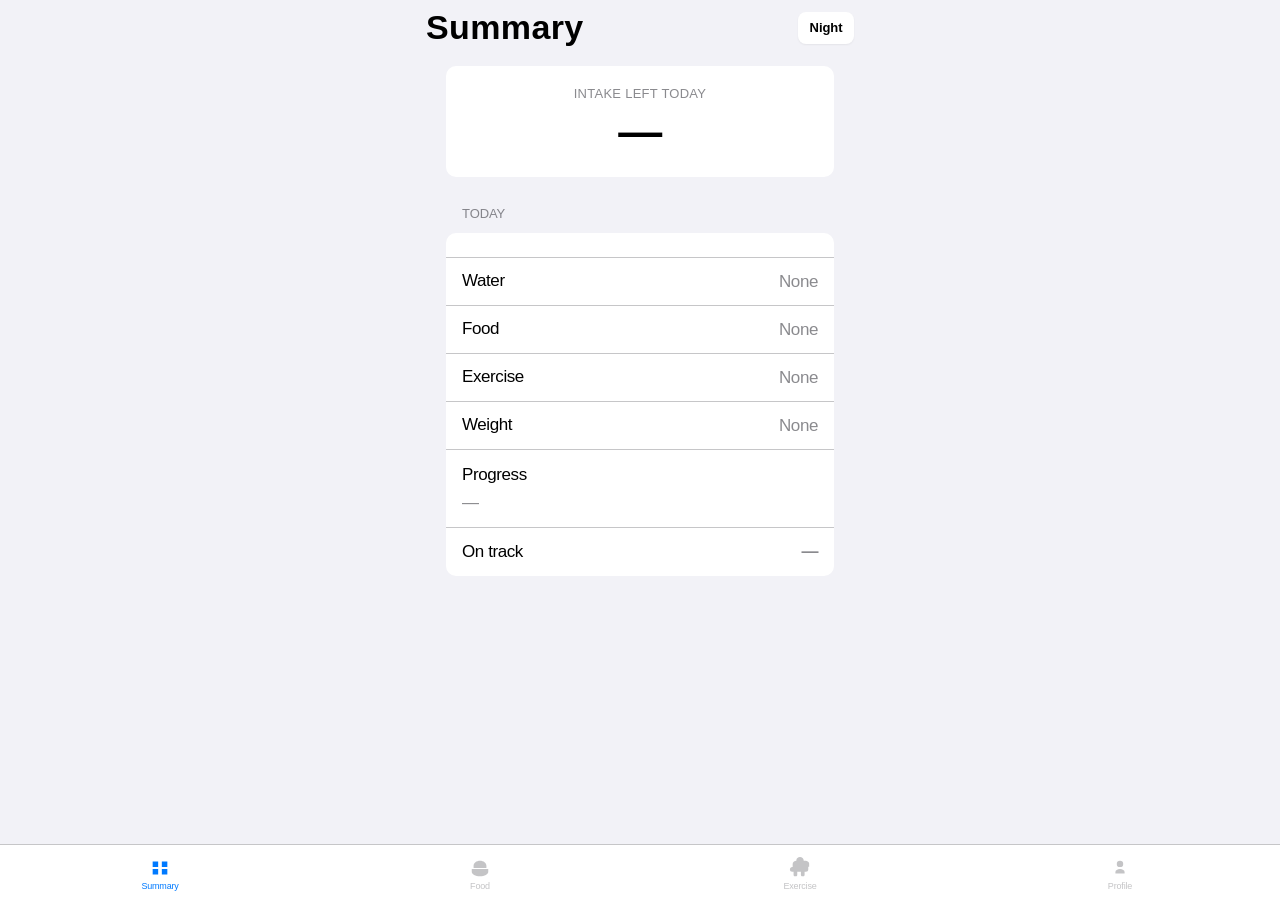
==== index.html @ 73e6ca56 "Fix frozen app after update by removing reload loop (v68). The build-bump redirect could reload the " ====
<!DOCTYPE html>
<html lang="en-US" data-theme="day">
<head>
  <meta charset="UTF-8" />
  <meta http-equiv="Cache-Control" content="no-cache, no-store, must-revalidate" />
  <meta http-equiv="Pragma" content="no-cache" />
  <meta http-equiv="Expires" content="0" />
  <script>
    window.DIET_APP_BUILD = 68;
  </script>
  <script>
    (function () {
      try {
        var raw = localStorage.getItem("dietTracker_v4");
        var saved = raw ? JSON.parse(raw) : null;
        var night = saved && saved.settings && saved.settings.theme === "night";
        var mode = night ? "night" : "day";
        document.documentElement.setAttribute("data-theme", mode);
        var tc = document.querySelector('meta[name="theme-color"]');
        var cs = document.querySelector('meta[name="color-scheme"]');
        var sb = document.querySelector('meta[name="apple-mobile-web-app-status-bar-style"]');
        if (tc) tc.setAttribute("content", night ? "#000000" : "#f2f2f7");
        if (cs) cs.setAttribute("content", night ? "dark" : "light");
        if (sb) sb.setAttribute("content", night ? "black" : "default");
        document.documentElement.style.colorScheme = night ? "dark" : "light";
      } catch (e) {}
    })();
  </script>
  <meta name="viewport" content="width=device-width, initial-scale=1, maximum-scale=1, user-scalable=no, viewport-fit=cover" />
  <meta name="color-scheme" content="light" />
  <meta name="theme-color" content="#f2f2f7" />
  <meta name="apple-mobile-web-app-capable" content="yes" />
  <meta name="apple-mobile-web-app-status-bar-style" content="default" />
  <meta name="apple-mobile-web-app-title" content="Diet" />
  <title>Diet</title>
  <link rel="manifest" href="files/manifest.webmanifest" />
  <link rel="icon" href="files/icon.svg" type="image/svg+xml" />
  <link rel="apple-touch-icon" href="apple-touch-icon.png?v=6" sizes="180x180" />
  <link rel="stylesheet" href="files/styles.css?v=68" />
</head>
<body class="app-shell">
  <header class="site-header">
    <div class="header-inner">
      <h1 id="pageTitle">Summary</h1>
      <button type="button" class="theme-toggle-btn" id="themeToggleBtn" aria-label="Switch to night mode">Night</button>
    </div>
  </header>

  <main class="app-main">
    <section class="view active" id="view-summary" data-view="summary">
      <div class="view-scroll view-scroll--static">
        <div class="view-section view-section--first">
          <div class="intake-hero group">
            <p class="intake-hero-label">Intake left today</p>
            <p class="intake-hero-value-wrap"><span class="intake-hero-value" id="calorieLeftHero">—</span><span class="intake-hero-unit hidden" id="calorieLeftUnit"> kcal</span></p>
            <p class="intake-hero-sub hidden" id="calorieLeftSub"></p>
          </div>
        </div>
        <div class="view-section">
          <p class="section-label">Today</p>
          <div class="group">
            <p class="today-date" id="todayDate"></p>
            <ul class="status-list">
              <li class="status-row"><span class="status-label">Water</span><span class="status-value" id="waterStatusText">None</span></li>
              <li class="status-row"><span class="status-label">Food</span><span class="status-value" id="foodStatusText">None</span></li>
              <li class="status-row"><span class="status-label">Exercise</span><span class="status-value" id="exerciseStatusText">None</span></li>
              <li class="status-row"><span class="status-label">Weight</span><span class="status-value" id="weightStatusText">None</span></li>
              <li class="status-row status-row--stacked"><span class="status-label">Progress</span><span class="status-value status-value--wrap" id="progressStatusText">—</span></li>
              <li class="status-row--track">
                <div class="status-track-primary">
                  <span class="status-label">On track</span>
                  <span class="status-value track-status-head" id="trackStatusHead">—</span>
                </div>
                <p class="track-status-detail hidden" id="trackStatusDetail"></p>
              </li>
            </ul>
          </div>
        </div>
      </div>
    </section>

    <section class="view" id="view-food" data-view="food">
      <div class="food-pane" id="foodScroll">
        <div class="view-section view-section--first view-section--compact">
          <p class="section-label">Water</p>
          <div class="group group-padded group--compact">
            <div class="water-head">
              <div class="water-count-wrap">
                <span class="water-count" id="waterCountLine">0 bottles</span>
                <span class="water-done-tag hidden" id="waterDoneTag">Done</span>
              </div>
              <p class="water-per-bottle" id="waterHint">1.2 L per bottle</p>
            </div>
            <div
              class="water-progress"
              id="waterProgressBar"
              role="progressbar"
              aria-valuemin="0"
              aria-valuemax="100"
              aria-valuenow="0"
              aria-label="Water toward daily goal"
            >
              <div class="water-progress-fill" id="waterProgressFill"></div>
            </div>
            <p class="water-goal-line" id="waterGoalLine">Goal: 1.5 bottles (1.8 L)</p>
            <div class="water-actions">
              <button type="button" class="btn btn-tinted" id="waterMinus" aria-label="Remove bottle">−</button>
              <button type="button" class="btn btn-filled" id="waterPlus">+ Bottle</button>
            </div>
          </div>
        </div>
        <div class="view-section view-section--compact">
          <p class="section-label">Meals</p>
          <div class="group">
            <div class="meal-tabs" id="mealTypeSegment">
              <button type="button" class="meal-tab" data-meal="breakfast">Breakfast</button>
              <button type="button" class="meal-tab is-selected" data-meal="lunch">Lunch</button>
              <button type="button" class="meal-tab" data-meal="dinner">Dinner</button>
              <button type="button" class="meal-tab" data-meal="snacks">Snacks</button>
              <button type="button" class="meal-tab" data-meal="drinks">Drinks</button>
            </div>
            <div id="foodRecordPanel">
              <div class="meal-log-mode hidden" id="mealLogModeRow">
                <button type="button" class="meal-log-mode-btn is-selected" data-mode="fixed">Fixed</button>
                <button type="button" class="meal-log-mode-btn" data-mode="build">Build</button>
              </div>
              <div id="foodFixedPanel">
                <form id="foodQuickAddForm" class="plate-add-form">
                  <input type="text" id="foodQuickAddName" placeholder="Item" autocomplete="off" />
                  <input type="number" id="foodQuickAddKcal" class="plate-add-kcal" placeholder="kcal" min="0" max="9999" inputmode="numeric" />
                  <button type="submit" class="btn btn-tinted">Save</button>
                </form>
                <div class="meal-food-library is-empty">
                  <div id="foodFixedLibraryList" class="meal-food-library-scroll"></div>
                </div>
                <p id="fixedTotalCal" class="meal-total hidden"></p>
                <button type="button" class="btn btn-filled hidden" id="fixedSaveBtn">Add to intake</button>
              </div>
              <div id="foodBuildPanel" class="hidden">
                <form id="plateAddCustomForm" class="plate-add-form">
                  <input type="text" id="plateCustomName" placeholder="Item" autocomplete="off" />
                  <button type="submit" class="btn btn-tinted">Save</button>
                </form>
                <div class="meal-food-library is-empty">
                  <div id="plateFoodLibraryList" class="meal-food-library-scroll"></div>
                </div>
                <p class="field-caption inset-top hidden" id="plateMealSectionLabel">This meal</p>
                <div id="plateDraftList" class="plate-draft-list"></div>
                <p id="plateTotalRange" class="meal-total hidden"></p>
                <button type="button" class="btn btn-filled hidden" id="plateSaveBtn">Add to intake</button>
              </div>
            </div>
          </div>
        </div>
        <details class="disclosure food-disclosure" id="foodTodayDetails">
          <summary>History</summary>
          <div id="todayFoodList" class="log-list food-disclosure-body"></div>
        </details>
      </div>
    </section>

    <section class="view" id="view-exercise" data-view="exercise">
      <div class="view-scroll">
        <div class="view-section view-section--first">
          <p class="section-label">Record</p>
          <div class="group">
            <div class="card-header-row card-header-row--inset">
              <span class="card-header-title">Type</span>
              <button type="button" class="btn-icon-add" id="addExerciseTypeBtn" aria-label="Add exercise">+</button>
            </div>
            <div class="exercise-type-list" id="exerciseTypePick"></div>
            <form id="exerciseForm">
              <div class="field-row"><label for="exerciseMinutes">Duration (min)</label><input type="number" id="exerciseMinutes" min="1" max="240" value="20" inputmode="numeric" /></div>
              <div class="field-row"><label for="exerciseCaloriesManual">Calories (opt)</label><input type="number" id="exerciseCaloriesManual" inputmode="numeric" min="0" placeholder="Auto" /></div>
              <div class="field-row field-row-action">
                <button type="submit" class="btn btn-filled btn-block">Save exercise</button>
              </div>
            </form>
          </div>
        </div>
        <div class="view-section">
          <p class="section-label">Today</p>
          <div class="group"><div id="exerciseTodayList" class="log-list"></div></div>
        </div>
      </div>
    </section>

    <section class="view" id="view-profile" data-view="profile">
      <div class="view-scroll">
        <div id="profileSetupBlock">
          <div class="view-section view-section--first">
            <p class="section-label">Baseline</p>
            <p class="field-caption block-caption">Set once: height, starting weight, goal.</p>
            <form id="profileSetupForm" class="group">
              <div class="field-row"><label for="setupAge">Age</label><input type="number" id="setupAge" inputmode="numeric" min="10" max="120" /></div>
              <div class="field-row">
                <span class="field-row-label">Sex</span>
                <select id="setupSex" class="field-select"><option value="male">Male</option><option value="female">Female</option></select>
              </div>
              <div class="field-row"><label for="setupHeight">Height (cm)</label><input type="number" id="setupHeight" inputmode="decimal" step="0.1" /></div>
              <div class="field-row"><label for="setupWeight">Starting weight (kg)</label><input type="number" id="setupWeight" inputmode="decimal" step="0.1" /></div>
              <div class="field-row"><label for="setupIdeal">Ideal weight (kg)</label><input type="number" id="setupIdeal" inputmode="decimal" step="0.1" /></div>
              <div class="field-row field-row-action"><button type="submit" class="btn btn-filled btn-block">Set baseline</button></div>
            </form>
          </div>
        </div>

        <div id="profileMainBlock" class="hidden">
          <div class="view-section view-section--first view-section--tight">
            <div class="baseline-header">
              <span class="baseline-header-label">Baseline</span>
              <button type="button" class="btn-link" id="editBaselineBtn" aria-expanded="false">Edit</button>
            </div>
            <div class="group group-padded baseline-card" id="baselineSummary"></div>
            <form id="profileEditForm" class="group hidden">
              <div class="field-row"><label for="editAge">Age</label><input type="number" id="editAge" inputmode="numeric" min="10" max="120" /></div>
              <div class="field-row"><span class="field-row-label">Sex</span><select id="editSex" class="field-select field-select--full"><option value="male">Male</option><option value="female">Female</option></select></div>
              <div class="field-row"><label for="editHeight">Height (cm)</label><input type="number" id="editHeight" inputmode="decimal" step="0.1" /></div>
              <div class="field-row"><label for="editIdeal">Ideal weight (kg)</label><input type="number" id="editIdeal" inputmode="decimal" step="0.1" /></div>
              <div class="field-row field-row-action"><button type="submit" class="btn btn-tinted btn-block">Save baseline</button></div>
            </form>
          </div>

          <div class="view-section view-section--tight">
            <p class="section-label">Update</p>
            <form id="weightForm" class="group">
              <div class="field-row"><label for="todayWeight">Weight today (kg)</label><input type="number" id="todayWeight" inputmode="decimal" step="0.01" min="30" max="300" /></div>
              <div class="field-row field-row-action"><button type="submit" class="btn btn-filled btn-block">Save weight</button></div>
            </form>
          </div>

          <div class="view-section" id="profileWeightBlock">
            <p class="section-label">Tracker</p>
            <div class="group group-padded">
              <div class="month-nav">
                <button type="button" class="btn btn-tinted btn-compact" id="monthOlder" aria-label="Older month">‹</button>
                <p class="month-nav-title" id="monthNavTitle">—</p>
                <button type="button" class="btn btn-tinted btn-compact" id="monthNewer" aria-label="Newer month">›</button>
              </div>
              <div class="month-weekdays" aria-hidden="true">
                <span>S</span><span>M</span><span>T</span><span>W</span><span>T</span><span>F</span><span>S</span>
              </div>
              <div class="month-grid month-grid--data" id="monthGrid" aria-label="Month"></div>
            </div>
          </div>

        </div>

        <div class="view-section view-section--tight">
          <p class="section-label">App</p>
          <div class="group">
            <button type="button" class="row-link" id="forceAppUpdateBtn">
              <span class="row-link-label">Load latest version</span>
              <span class="row-link-meta" id="appVersionLabel">v68</span>
            </button>
          </div>
        </div>

        <div class="view-section view-section--tight">
          <p class="section-label">Backup</p>
          <div class="group">
            <button type="button" class="row-link" id="exportDataBtn"><span class="row-link-label">Export backup…</span></button>
            <button type="button" class="row-link" id="importDataBtn"><span class="row-link-label">Import backup…</span></button>
          </div>
          <input type="file" id="importDataFile" accept="application/json,.json" hidden />
        </div>

        <div class="view-section view-section--last">
          <div class="group">
            <button type="button" class="row-link row-link-destructive" id="resetData"><span class="row-link-label">Reset all data…</span></button>
          </div>
        </div>
      </div>
    </section>
  </main>

  <nav class="tab-bar" aria-label="Main">
    <button type="button" class="tab active" data-tab="summary" aria-current="page">
      <svg viewBox="0 0 24 24" fill="currentColor" aria-hidden="true"><path d="M4 5h6v6H4V5zm10 0h6v6h-6V5zM4 13h6v6H4v-6zm10 0h6v6h-6v-6z"/></svg>
      <span class="tab-label">Summary</span>
    </button>
    <button type="button" class="tab" data-tab="food">
      <svg viewBox="0 0 24 24" fill="currentColor" aria-hidden="true"><path d="M12 4c-3.9 0-7 2.5-7 5.5V12h14V9.5C19 6.5 15.9 4 12 4zm-9 9v3c0 2.8 4 5 9 5s9-2.2 9-5v-3H3zm2 3v1c0 1.5 3.1 3 7 3s7-1.5 7-3v-1H5z"/></svg>
      <span class="tab-label">Food</span>
    </button>
    <button type="button" class="tab" data-tab="exercise">
      <svg viewBox="0 0 24 24" fill="currentColor" aria-hidden="true"><path d="M8 4c-2.2 0-4 1.6-4 3.6V11H3.5C2.1 11 1 12.1 1 13.5S2.1 16 3.5 16H5v3.5c0 .8.7 1.5 1.5 1.5h1c.8 0 1.5-.7 1.5-1.5V16h4v3.5c0 .8.7 1.5 1.5 1.5h1c.8 0 1.5-.7 1.5-1.5V16h1.5c1.4 0 2.5-1.1 2.5-2.5v-2.9H22v-3.4C22 5.6 20.2 4 18 4h-2V3.6C16 1.6 14.2 0 12 0S8 1.6 8 3.6V4z"/></svg>
      <span class="tab-label">Exercise</span>
    </button>
    <button type="button" class="tab" data-tab="profile">
      <svg viewBox="0 0 24 24" fill="currentColor" aria-hidden="true"><path d="M12 11a3.5 3.5 0 1 0-3.5-3.5A3.5 3.5 0 0 0 12 11zm0 2c-2.8 0-5 1.5-5 3.3V18h10v-1.7c0-1.8-2.2-3.3-5-3.3z"/></svg>
      <span class="tab-label">Profile</span>
    </button>
  </nav>

  <div id="exerciseTypeModal" class="sheet-modal hidden" role="dialog" aria-labelledby="exerciseModalTitle" aria-modal="true">
    <button type="button" class="sheet-backdrop" id="exerciseModalBackdrop" aria-label="Close"></button>
    <div class="sheet-panel">
      <p class="sheet-title" id="exerciseModalTitle">Add exercise</p>
      <form id="addExerciseTypeForm" class="form-stack">
        <label>
          <span class="field-caption">Name</span>
          <input type="text" id="newExerciseTypeName" placeholder="e.g. Running" autocomplete="off" />
        </label>
        <p class="field-caption" id="newExerciseTypeHint">Burn rate estimated from name.</p>
        <button type="submit" class="btn btn-filled">Add</button>
        <button type="button" class="btn btn-tinted" id="exerciseModalCancel">Cancel</button>
      </form>
    </div>
  </div>

  <script>
    (function () {
      var key = "dietAppBuild";
      var build = window.DIET_APP_BUILD || 0;
      if (build) {
        try {
          localStorage.setItem(key, String(build));
        } catch (e) {}
      }
      if ("serviceWorker" in navigator) {
        navigator.serviceWorker.register("sw.js").then(function (reg) {
          reg.update();
        }).catch(function () {});
      }
    })();
  </script>
  <script src="files/body-math.js?v=68"></script>
  <script src="files/plate-meal.js?v=68"></script>
  <script src="files/drink-meal.js?v=68"></script>
  <script src="files/sg-nutrition-db.js?v=68"></script>
  <script src="files/app.js?v=68"></script>
</body>
</html>
---- files/styles.css ----
/* System UI — iOS Settings style (day / night) */

:root {
  color-scheme: light;
  --font: -apple-system, BlinkMacSystemFont, "Helvetica Neue", Helvetica, Arial, sans-serif;
  --radius: 10px;
  --safe-top: env(safe-area-inset-top, 0px);
  --safe-bottom: env(safe-area-inset-bottom, 0px);
  --tab-h: 56px;
  --bg-grouped: #f2f2f7;
  --bg-primary: #ffffff;
  --label: #000000;
  --label-secondary: rgba(60, 60, 67, 0.6);
  --label-tertiary: rgba(60, 60, 67, 0.3);
  --separator: rgba(60, 60, 67, 0.29);
  --separator-opaque: #c6c6c8;
  --fill: rgba(120, 120, 128, 0.2);
  --tint: #007aff;
  --destructive: #ff3b30;
  --header-bg: #f2f2f7;
  --tab-bar-bg: #ffffff;
  --row-active: #d1d1d6;
  --segment-track: rgba(120, 120, 128, 0.16);
  --segment-thumb: #ffffff;
  --segment-shadow: 0 1px 3px rgba(0, 0, 0, 0.12), 0 1px 2px rgba(0, 0, 0, 0.06);
  --tracker-empty: #ececf1;
  --tracker-data: #d4e3ff;
  --tracker-over: #ffd6d3;
  --tracker-today: #b8d4ff;
  --overlay: rgba(0, 0, 0, 0.35);
  --sheet-shadow: 0 8px 32px rgba(0, 0, 0, 0.18);
  --tint-soft: rgba(0, 122, 255, 0.08);
  --bg-inset: #f2f2f7;
}

html[data-theme="night"] {
  color-scheme: dark;
  --bg-grouped: #000000;
  --bg-primary: #1c1c1e;
  --label: #ffffff;
  --label-secondary: rgba(235, 235, 245, 0.6);
  --label-tertiary: rgba(235, 235, 245, 0.3);
  --separator: rgba(84, 84, 88, 0.65);
  --separator-opaque: #38383a;
  --fill: rgba(120, 120, 128, 0.32);
  --tint: #0a84ff;
  --destructive: #ff453a;
  --header-bg: #000000;
  --tab-bar-bg: #1c1c1e;
  --row-active: #2c2c2e;
  --segment-track: rgba(118, 118, 128, 0.24);
  --segment-thumb: #636366;
  --segment-shadow: 0 1px 3px rgba(0, 0, 0, 0.35);
  --tracker-empty: #2c2c2e;
  --tracker-data: #1e3a5f;
  --tracker-over: #4a2020;
  --tracker-today: #0d3058;
  --overlay: rgba(0, 0, 0, 0.55);
  --sheet-shadow: 0 8px 32px rgba(0, 0, 0, 0.5);
  --tint-soft: rgba(10, 132, 255, 0.22);
  --bg-inset: #2c2c2e;
}

* {
  box-sizing: border-box;
  -webkit-tap-highlight-color: transparent;
}

html {
  -webkit-text-size-adjust: 100%;
  text-size-adjust: 100%;
}

html,
body {
  height: 100%;
  margin: 0;
  overscroll-behavior: none;
  touch-action: manipulation;
}

body.app-shell {
  display: flex;
  flex-direction: column;
  height: 100dvh;
  max-height: 100dvh;
  overflow: hidden;
  position: fixed;
  inset: 0;
  width: 100%;
  font-family: var(--font);
  font-size: 17px;
  font-weight: 400;
  line-height: 1.29412;
  letter-spacing: -0.41px;
  color: var(--label);
  background: var(--bg-grouped);
  -webkit-font-smoothing: antialiased;
}

.site-header {
  flex-shrink: 0;
  position: sticky;
  top: 0;
  z-index: 20;
  padding: calc(0.45rem + var(--safe-top)) 20px 0.35rem;
  background: var(--header-bg);
  backdrop-filter: none;
  -webkit-backdrop-filter: none;
}

.app-shell::before {
  content: "";
  position: fixed;
  top: 0;
  left: 0;
  right: 0;
  height: var(--safe-top);
  background: var(--header-bg);
  z-index: 21;
  pointer-events: none;
}

.header-inner {
  display: flex;
  align-items: center;
  justify-content: space-between;
  gap: 10px;
  max-width: 428px;
  margin: 0 auto;
}

.site-header h1 {
  margin: 0;
  flex: 1;
  min-width: 0;
  font-size: 34px;
  font-weight: 700;
  letter-spacing: 0.37px;
  line-height: 41px;
}

.theme-toggle-btn {
  flex-shrink: 0;
  appearance: none;
  border: none;
  border-radius: 8px;
  box-sizing: border-box;
  width: 56px;
  min-height: 32px;
  padding: 6px 0;
  font-family: inherit;
  font-size: 13px;
  font-weight: 600;
  letter-spacing: -0.08px;
  line-height: 18px;
  text-align: center;
  color: var(--label);
  background: var(--bg-primary);
  box-shadow: 0 1px 2px rgba(0, 0, 0, 0.06);
  touch-action: manipulation;
}

.theme-toggle-btn:active {
  opacity: 0.65;
}

html[data-theme="night"] .theme-toggle-btn {
  background: var(--bg-primary);
  box-shadow: none;
}

.app-main {
  flex: 1;
  max-width: 428px;
  width: 100%;
  margin: 0 auto;
  min-height: 0;
  overflow: hidden;
  overflow-x: hidden;
  position: relative;
  touch-action: pan-y;
}

.view {
  display: none;
  position: absolute;
  inset: 0;
  width: 100%;
  height: 100%;
  overflow: hidden;
}

.view.active {
  display: block;
}

.view-scroll {
  height: 100%;
  overflow-x: hidden;
  overflow-y: auto;
  overscroll-behavior: contain;
  -webkit-overflow-scrolling: touch;
  touch-action: pan-y;
  scrollbar-width: none;
  -ms-overflow-style: none;
  padding: 12px 20px 20px;
}

.view-scroll::-webkit-scrollbar {
  display: none;
  width: 0;
  height: 0;
}

.view-scroll--locked,
.view-scroll--static {
  overflow: hidden;
  touch-action: none;
  overscroll-behavior: none;
}

#view-summary.view.active {
  overflow: hidden;
}

#view-summary .view-scroll {
  padding-bottom: 12px;
}

.view-section {
  margin-bottom: 28px;
}

.view-section--first {
  margin-top: 0;
}

.view-section--last {
  margin-bottom: 8px;
}

.view-section--appearance {
  padding-bottom: 4px;
}

.theme-segment {
  display: flex;
  padding: 2px;
  background: var(--segment-track);
  border-radius: 9px;
  gap: 0;
}

.theme-segment-btn {
  flex: 1;
  appearance: none;
  border: none;
  margin: 0;
  padding: 7px 10px;
  border-radius: 7px;
  background: transparent;
  font-family: inherit;
  font-size: 13px;
  font-weight: 600;
  letter-spacing: -0.08px;
  line-height: 18px;
  color: var(--label);
  touch-action: manipulation;
}

.theme-segment-btn.is-selected {
  background: var(--segment-thumb);
  box-shadow: var(--segment-shadow);
}

.theme-segment-btn:active:not(.is-selected) {
  opacity: 0.65;
}

.view-section--tight {
  margin-bottom: 20px;
}

.section-header-row {
  display: flex;
  align-items: center;
  justify-content: space-between;
  gap: 12px;
  margin: 0 0 10px;
  padding: 0 16px;
  min-height: 22px;
}

.card-header-row {
  display: flex;
  align-items: center;
  justify-content: space-between;
  gap: 12px;
  padding: 12px 16px 8px;
  border-bottom: 0.55px solid var(--separator);
}

.card-header-row--inset {
  border-bottom: none;
  padding-bottom: 4px;
}

.card-header-title {
  font-size: 17px;
  font-weight: 600;
  color: var(--label);
}

.section-label--flush {
  margin: 0;
  line-height: 22px;
}

.section-header-row .btn-link {
  display: flex;
  align-items: center;
  height: 22px;
  line-height: 22px;
}

.btn-link {
  appearance: none;
  border: none;
  background: none;
  font: inherit;
  font-size: 17px;
  color: var(--tint);
  padding: 0 8px;
}

.section-label {
  margin: 0 0 10px 16px;
  font-size: 13px;
  font-weight: 400;
  line-height: 18px;
  letter-spacing: -0.08px;
  color: var(--label-secondary);
  text-transform: uppercase;
}

.section-label--nested {
  margin-top: 20px;
}

.intake-hero {
  padding: 20px 16px 22px;
  text-align: center;
}

.intake-hero-label {
  margin: 0 0 6px;
  font-size: 13px;
  font-weight: 500;
  letter-spacing: 0.02em;
  text-transform: uppercase;
  color: var(--label-secondary);
}

.intake-hero-value-wrap {
  margin: 0;
  line-height: 1.05;
}

.intake-hero-value {
  font-size: 44px;
  font-weight: 700;
  letter-spacing: -0.5px;
  color: var(--label);
}

.intake-hero-value.is-set {
  color: var(--tint);
}

.intake-hero-value.is-over {
  color: #ff3b30;
}

html[data-theme="night"] .intake-hero-value.is-over {
  color: #ff453a;
}

.intake-hero-unit {
  font-size: 22px;
  font-weight: 600;
  color: var(--label-secondary);
}

.intake-hero-value.is-set + .intake-hero-unit {
  color: var(--tint);
}

.intake-hero-value.is-over + .intake-hero-unit {
  color: #ff3b30;
}

html[data-theme="night"] .intake-hero-value.is-over + .intake-hero-unit {
  color: #ff453a;
}

.intake-hero-sub {
  margin: 10px 0 0;
  font-size: 15px;
  line-height: 20px;
  color: var(--label-secondary);
}

.group {
  background: var(--bg-primary);
  border-radius: var(--radius);
  overflow: hidden;
}

.group-padded {
  padding: 12px 16px 16px;
}

.group-footer {
  padding: 12px 16px;
}

.inset-top {
  margin-top: 6px;
}

.today-date {
  margin: 0;
  padding: 14px 16px 10px;
  font-size: 15px;
  line-height: 20px;
  color: var(--label-secondary);
}

.status-list {
  margin: 0;
  padding: 0;
  list-style: none;
}

.status-row {
  display: flex;
  justify-content: space-between;
  align-items: center;
  min-height: 48px;
  padding: 0 16px;
  border-top: 0.55px solid var(--separator);
}

.status-row--stacked {
  flex-direction: column;
  align-items: flex-start;
  gap: 6px;
  min-height: auto;
  padding-top: 14px;
  padding-bottom: 14px;
}

.status-row--track {
  margin: 0;
  padding: 0;
  list-style: none;
  border-top: 0.55px solid var(--separator);
}

.status-track-primary {
  display: flex;
  justify-content: space-between;
  align-items: center;
  min-height: 48px;
  padding: 0 16px;
}

.status-row--track .track-status-head {
  max-width: 42%;
  font-weight: 600;
  text-align: right;
}

.track-status-detail {
  margin: 0;
  padding: 4px 16px 16px;
  font-size: 15px;
  line-height: 24px;
  color: var(--label-secondary);
}

.track-status-head.on-track-yes {
  color: var(--label);
}

.track-status-head.on-track-no {
  color: var(--destructive);
}

.status-label {
  font-size: 17px;
  flex-shrink: 0;
}

.status-value {
  font-size: 17px;
  color: var(--label-secondary);
  text-align: right;
  max-width: 62%;
  line-height: 1.25;
}

.status-value--wrap {
  max-width: 100%;
  width: 100%;
  text-align: left;
  white-space: normal;
  word-break: break-word;
}

.status-value.is-set {
  color: var(--label);
}

.status-value.is-caution {
  color: #ff9500;
  font-weight: 600;
}

.baseline-card {
  display: grid;
  grid-template-columns: 1fr auto;
  gap: 10px 20px;
  align-items: start;
}

.baseline-card .baseline-main {
  grid-column: 1;
}

.baseline-card .baseline-metrics {
  grid-column: 2;
  text-align: right;
  font-size: 15px;
  line-height: 1.4;
  color: var(--label-secondary);
}

.baseline-line {
  margin: 0 0 6px;
  font-size: 17px;
  color: var(--label);
}

.baseline-line:last-child {
  margin-bottom: 0;
}

.baseline-metrics .baseline-line {
  margin-bottom: 10px;
  font-size: 15px;
}

.baseline-metrics strong {
  color: var(--label);
  font-weight: 600;
}

#view-food.view.active {
  display: flex;
  flex-direction: column;
}

.food-pane {
  flex: 1;
  min-height: 0;
  padding: 12px 20px 16px;
  overflow-y: auto;
  overscroll-behavior: contain;
  -webkit-overflow-scrolling: touch;
  touch-action: pan-y;
}

.food-pane.view-scroll--locked {
  overflow: hidden !important;
  overscroll-behavior: none;
  touch-action: none;
}

.list-buttons--scroll {
  max-height: 132px;
  overflow-y: auto;
  -webkit-overflow-scrolling: touch;
}

.baseline-header {
  display: flex;
  align-items: center;
  justify-content: space-between;
  margin: 0 0 10px;
  padding: 0 16px;
  height: 18px;
}

.baseline-header-label {
  font-size: 13px;
  line-height: 18px;
  font-weight: 400;
  letter-spacing: -0.08px;
  text-transform: uppercase;
  color: var(--label-secondary);
}

.baseline-header .btn-link {
  font-size: 17px;
  line-height: 18px;
  padding: 0;
  margin: 0;
}

.month-weekdays {
  display: grid;
  grid-template-columns: repeat(7, 1fr);
  gap: 6px;
  margin-top: 12px;
  text-align: center;
  font-size: 11px;
  font-weight: 600;
  color: var(--label-tertiary);
}

.month-grid--data .month-cell {
  aspect-ratio: 1;
  min-height: 0;
  flex-direction: column;
  align-items: center;
  justify-content: center;
  padding: 3px 2px;
  gap: 1px;
  border-radius: 8px;
  background: var(--tracker-empty);
  border: none;
}

.month-grid--data .month-cell.is-no-log {
  background: var(--tracker-empty);
}

.month-grid--data .month-cell.is-on-budget {
  background: var(--tracker-data);
}

.month-grid--data .month-cell.is-over-budget {
  background: var(--tracker-over);
}

.month-grid--data .month-cell.is-no-log .month-cell-day {
  color: var(--label-tertiary);
  font-weight: 600;
}

.month-grid--data .month-cell.is-on-budget .month-cell-day,
.month-grid--data .month-cell.is-over-budget .month-cell-day {
  color: var(--label);
}

.month-grid--data .month-cell.is-over-budget .month-cell-k {
  color: #ff3b30;
  font-weight: 600;
}

html[data-theme="night"] .month-grid--data .month-cell.is-over-budget .month-cell-k {
  color: #ff453a;
}

.month-grid--data .month-cell.is-today {
  box-shadow: inset 0 0 0 2px var(--tint);
}

.month-cell-day {
  font-size: 11px;
  font-weight: 700;
  color: var(--label);
  line-height: 1.1;
}

.month-cell-w,
.month-cell-k {
  font-size: 9px;
  line-height: 1.15;
  color: var(--label-secondary);
  text-align: center;
}

.swipe-row {
  position: relative;
  overflow: hidden;
  border-radius: 10px;
  margin-bottom: 8px;
  touch-action: pan-y;
}

.swipe-row-actions {
  position: absolute;
  right: 0;
  top: 0;
  bottom: 0;
  width: 76px;
  display: flex;
  align-items: center;
  justify-content: center;
  background: var(--destructive);
}

.swipe-delete-btn {
  appearance: none;
  border: none;
  background: transparent;
  color: #fff;
  font: inherit;
  font-size: 15px;
  font-weight: 600;
  width: 100%;
  height: 100%;
}

.swipe-row-content {
  position: relative;
  z-index: 1;
  background: var(--bg-primary);
  transition: transform 0.2s ease;
  will-change: transform;
}

.swipe-row-content .exercise-type-btn {
  width: 100%;
  margin: 0;
}

.food-disclosure {
  margin-top: 6px;
  margin-bottom: 12px;
  background: var(--bg-primary);
  border-radius: var(--radius);
  overflow: hidden;
}

.food-disclosure summary {
  background: transparent;
  border-radius: 0;
}

.food-disclosure[open] summary {
  border-bottom: 0.55px solid var(--separator);
}

.food-disclosure-body {
  padding: 0;
}

.food-disclosure-body .log-item:first-child,
.food-disclosure-body .log-swipe-row:first-child .log-item,
.food-disclosure-body .log-swipe-row:first-child {
  border-top: none;
}

.btn-icon-add {
  appearance: none;
  border: none;
  background: none;
  color: var(--tint);
  font-size: 28px;
  font-weight: 300;
  line-height: 1;
  width: 36px;
  height: 36px;
  padding: 0;
  flex-shrink: 0;
}

.sheet-modal {
  position: fixed;
  inset: 0;
  z-index: 200;
  display: flex;
  align-items: flex-start;
  justify-content: center;
  padding: calc(var(--safe-top) + 12px) 20px 20px;
}

.sheet-modal.hidden {
  display: none;
}

.sheet-backdrop {
  position: absolute;
  inset: 0;
  border: none;
  background: var(--overlay);
}

.sheet-panel {
  position: relative;
  width: 100%;
  max-width: 388px;
  background: var(--bg-primary);
  border-radius: 14px;
  padding: 16px;
  box-shadow: var(--sheet-shadow);
}

.sheet-title {
  margin: 0 0 14px;
  font-size: 20px;
  font-weight: 600;
}

.weight-month-weeks {
  display: flex;
  flex-direction: column;
  gap: 16px;
  margin-top: 8px;
}

.weight-week-block.is-current .weight-week-label {
  color: var(--tint);
}

.weight-week-label {
  margin: 0 0 6px;
  font-size: 13px;
  font-weight: 600;
  color: var(--label-secondary);
}

.weight-chart--week {
  min-height: 88px;
}

.view-section--compact {
  margin-bottom: 16px;
}

.group--compact {
  padding: 10px 16px 12px;
}

.water-head {
  display: flex;
  align-items: baseline;
  justify-content: space-between;
  gap: 12px;
  margin-bottom: 12px;
}

.water-count-wrap {
  display: flex;
  align-items: baseline;
  flex-wrap: nowrap;
  gap: 8px;
  min-width: 0;
}

.water-count {
  margin: 0;
  font-size: 32px;
  font-weight: 700;
  letter-spacing: 0.37px;
  line-height: 38px;
  color: var(--label);
  white-space: nowrap;
}

.water-done-tag {
  flex-shrink: 0;
  font-size: 17px;
  font-weight: 600;
  line-height: 22px;
  color: var(--tint);
  white-space: nowrap;
}

.water-done-tag.is-caution {
  color: #ff9500;
}

.water-per-bottle {
  margin: 0;
  font-size: 15px;
  line-height: 20px;
  color: var(--label-secondary);
  text-align: right;
  flex-shrink: 0;
}

.water-progress {
  height: 6px;
  border-radius: 3px;
  background: var(--fill);
  overflow: hidden;
  margin-bottom: 8px;
}

.water-progress-fill {
  display: block;
  height: 100%;
  width: 0%;
  border-radius: 3px;
  background: var(--tint);
  transition: width 0.25s ease;
}

.water-progress.is-complete .water-progress-fill {
  background: #34c759;
}

.water-progress.is-caution .water-progress-fill {
  background: #ff9500;
}

.water-goal-line {
  margin: 0 0 12px;
  font-size: 13px;
  line-height: 18px;
  color: var(--label-secondary);
  text-align: center;
}

.subsection-label {
  margin: 0 0 8px;
  font-size: 13px;
  font-weight: 600;
  color: var(--label-secondary);
  text-transform: uppercase;
  letter-spacing: 0.04em;
}

.subsection-label--spaced {
  margin-top: 18px;
}



.status-row--highlight .status-value {
  font-size: 22px;
  font-weight: 600;
  color: var(--label);
}

.status-row--highlight .status-value.is-set {
  color: var(--tint);
}

.status-row--detail {
  min-height: auto;
  padding-top: 0;
  padding-bottom: 12px;
  border-top: none;
}

.status-row--detail .status-value {
  max-width: 100%;
  text-align: left;
  font-size: 15px;
  color: var(--label-secondary);
}

.exercise-type-list {
  display: flex;
  flex-direction: column;
  gap: 8px;
  padding: 4px 16px 12px;
}

.exercise-type-btn {
  display: flex;
  align-items: center;
  justify-content: space-between;
  gap: 8px;
  min-height: 44px;
  padding: 10px 14px;
  border: 0.55px solid var(--separator);
  border-radius: 10px;
  background: var(--bg-inset);
  font-family: inherit;
  text-align: left;
}

.exercise-type-btn.is-selected {
  border-color: var(--tint);
  background: var(--tint-soft);
}

.exercise-type-name {
  font-size: 17px;
  font-weight: 500;
  color: var(--label);
}

.exercise-type-note {
  font-size: 15px;
  color: var(--label-secondary);
}

.exercise-type-btn.is-selected .exercise-type-name {
  color: var(--tint);
}

.kv-list--flat li {
  padding: 10px 0 0;
  border-top: none;
}

.action-row {
  display: grid;
  grid-template-columns: repeat(3, 1fr);
  gap: 8px;
  padding: 12px 16px 16px;
  border-top: 0.55px solid var(--separator);
}

.action-row--two {
  grid-template-columns: 1fr 1fr;
}

.action-row--three {
  grid-template-columns: repeat(3, 1fr);
}

.tab-bar--four {
  grid-template-columns: repeat(4, 1fr);
}

.tab-bar--five .tab-label {
  font-size: 9px;
}

.tab-bar--five {
  grid-template-columns: repeat(5, 1fr);
}

.meal-segment--four {
  display: grid;
  grid-template-columns: repeat(4, minmax(0, 1fr));
  gap: 5px;
}

.meal-segment--four .portion-btn {
  font-size: 11px;
  padding: 8px 2px;
  min-height: 32px;
}

#foodRecordPanel.hidden {
  display: none;
}

.block-caption {
  margin: 0 0 8px 16px;
  padding-right: 16px;
}

.meal-tabs {
  display: flex;
  flex-wrap: nowrap;
  align-items: stretch;
  width: 100%;
  border-bottom: 0.55px solid var(--separator);
}

.meal-tab {
  appearance: none;
  border: none;
  background: transparent;
  font-family: inherit;
  font-size: 10px;
  font-weight: 600;
  letter-spacing: -0.2px;
  color: var(--label-secondary);
  flex: 1 1 0;
  min-width: 0;
  max-width: 20%;
  padding: 12px 2px 10px;
  min-height: 44px;
  white-space: nowrap;
  overflow: hidden;
  text-overflow: ellipsis;
  text-align: center;
  box-sizing: border-box;
}

.meal-tab.is-selected {
  color: var(--tint);
  box-shadow: inset 0 -2px 0 var(--tint);
}

.field-row--stack {
  flex-direction: column;
  align-items: stretch;
  gap: 8px;
  padding-top: 12px;
  padding-bottom: 12px;
}

.field-row--stack .field-row-label {
  flex: none;
}

.field-select--full {
  width: 100%;
  max-width: 100%;
  font-size: 16px;
}

.portion-segment--inner {
  margin: 8px 16px 12px;
}

.water-actions {
  display: grid;
  grid-template-columns: 1fr 2fr;
  gap: 10px;
  margin-top: 0;
}

.btn-compact {
  min-height: 36px;
  padding: 0 14px;
}

.month-nav {
  display: flex;
  align-items: center;
  justify-content: space-between;
  gap: 8px;
  margin-bottom: 12px;
}

.month-nav-title {
  margin: 0;
  font-size: 17px;
  font-weight: 600;
  text-align: center;
  flex: 1;
}

.weight-chart {
  display: flex;
  align-items: flex-end;
  gap: 6px;
  min-height: 120px;
  margin-top: 8px;
  padding-top: 8px;
}

.weight-chart--month {
  min-height: 100px;
}

.chart-bar-wrap {
  flex: 1;
  display: flex;
  flex-direction: column;
  align-items: center;
  justify-content: flex-end;
  gap: 4px;
  min-width: 0;
  height: 110px;
}

.btn-compact:disabled {
  opacity: 0.35;
}

.chart-bar {
  width: 100%;
  max-width: 28px;
  min-height: 4px;
  background: var(--tint);
  border-radius: 4px 4px 0 0;
}

.chart-bar.empty {
  background: var(--fill);
  min-height: 4px;
}

.chart-label {
  font-size: 10px;
  color: var(--label-secondary);
  font-weight: 600;
}

.chart-value {
  font-size: 9px;
  color: var(--label-tertiary);
}

.chart-caption {
  margin-top: 14px;
}

.form-stack--compact {
  padding-top: 0;
}

.toggle-row--flat {
  padding: 0;
  min-height: auto;
}

.month-grid {
  display: grid;
  grid-template-columns: repeat(7, 1fr);
  gap: 5px;
  margin-top: 12px;
}

.month-cell {
  aspect-ratio: 1;
  border-radius: 6px;
  background: var(--fill);
  display: flex;
  align-items: center;
  justify-content: center;
  font-size: 11px;
  font-weight: 600;
  color: var(--label-secondary);
}

.month-cell.has-activity {
  background: var(--label);
  color: var(--bg-primary);
}

.month-cell.is-today {
  outline: 1.5px solid var(--tint);
  outline-offset: 1px;
}

.month-cell.is-pad {
  visibility: hidden;
}

.baseline-line {
  margin: 0 0 6px;
  font-size: 17px;
}

.baseline-line:last-child {
  margin-bottom: 0;
}

.btn-block {
  width: 100%;
}

.btn {
  appearance: none;
  border: none;
  border-radius: 10px;
  min-height: 44px;
  padding: 0 12px;
  font-family: inherit;
  font-size: 17px;
  font-weight: 600;
  letter-spacing: -0.41px;
  cursor: pointer;
}

.btn:active {
  opacity: 0.55;
}

.btn-filled {
  background: var(--tint);
  color: #ffffff;
}

.btn-tinted {
  background: var(--fill);
  color: var(--tint);
}

.btn-plain {
  background: transparent;
  color: var(--tint);
  font-weight: 400;
  min-height: 44px;
  width: 100%;
  text-align: left;
  padding: 0;
}

.row-link {
  display: flex;
  align-items: center;
  justify-content: space-between;
  width: 100%;
  min-height: 44px;
  padding: 0 16px;
  border: none;
  background: var(--bg-primary);
  font-family: inherit;
  font-size: 17px;
  color: var(--label);
  text-align: left;
  cursor: pointer;
}

.row-link:active {
  background: var(--row-active);
}

.row-link-label {
  flex: 1;
}

.row-link-meta {
  flex-shrink: 0;
  margin-left: 12px;
  font-size: 15px;
  color: var(--label-tertiary);
}

.row-link-destructive .row-link-label {
  color: var(--destructive);
  text-align: center;
}

.row-chevron::after {
  content: "";
  display: block;
  width: 7px;
  height: 7px;
  border-right: 2px solid var(--label-tertiary);
  border-top: 2px solid var(--label-tertiary);
  transform: rotate(45deg);
  margin-left: 8px;
}

.reminder-banner {
  margin-bottom: 12px;
  padding: 10px 16px;
  font-size: 15px;
  line-height: 20px;
  color: var(--label-secondary);
  background: var(--bg-primary);
  border-radius: var(--radius);
}

.reminder-banner.hidden {
  display: none;
  margin: 0;
}

.list-buttons {
  display: flex;
  flex-direction: column;
}

.list-btn {
  display: block;
  width: 100%;
  min-height: 44px;
  padding: 0 16px;
  border: none;
  border-top: 0.55px solid var(--separator);
  background: var(--bg-primary);
  font-family: inherit;
  font-size: 17px;
  font-weight: 400;
  letter-spacing: -0.41px;
  color: var(--label);
  text-align: left;
  cursor: pointer;
}

.list-btn:first-child {
  border-top: none;
}

.list-btn:active {
  background: var(--row-active);
}

.list-btn.selected {
  background: var(--row-active);
}

#foodRecordPanel {
  padding-top: 4px;
}

/* Drinks / Snacks: add row sits where Fixed | Build is on other meal tabs */
#foodRecordPanel.food-record-panel--fixed-only,
#foodRecordPanel.food-record-panel--drinks {
  padding-top: 4px;
}

#foodRecordPanel.food-record-panel--fixed-only #foodQuickAddForm,
#foodRecordPanel.food-record-panel--drinks #foodQuickAddForm {
  margin: 14px 16px 14px;
  padding: 2px 0 0;
}

.meal-log-mode {
  display: flex;
  margin: 14px 16px 14px;
  padding: 2px;
  background: var(--fill);
  border-radius: 8px;
  gap: 2px;
}

.fixed-empty {
  padding: 10px 16px 4px;
  margin: 0;
}

.meal-log-hint {
  padding-bottom: 6px;
}

.fixed-draft-list {
  padding: 4px 16px 8px;
  display: flex;
  flex-direction: column;
  gap: 6px;
}

.fixed-draft-chip {
  display: flex;
  align-items: center;
  gap: 8px;
  padding: 8px 10px;
  border-radius: 8px;
  background: var(--tint-soft);
}

.fixed-draft-chip-name {
  flex: 1;
  min-width: 0;
  font-size: 15px;
  color: var(--label);
}

.fixed-draft-chip-kcal {
  font-size: 14px;
  font-weight: 600;
  color: var(--tint);
  white-space: nowrap;
}

.fixed-draft-chip-remove {
  appearance: none;
  border: none;
  background: none;
  color: var(--label-secondary);
  font-size: 22px;
  line-height: 1;
  padding: 0 4px;
}

.fixed-draft-row {
  display: flex;
  align-items: center;
  justify-content: space-between;
  min-height: 40px;
  padding: 6px 0;
  border-top: 0.55px solid var(--separator);
  font-size: 17px;
}

.fixed-draft-row:first-child {
  border-top: none;
}

#fixedSaveBtn {
  margin: 0 16px 16px;
  width: calc(100% - 32px);
}

.meal-food-library .plate-food-library-row {
  border-radius: 0;
  margin-bottom: 0;
  border: none;
  box-shadow: none;
  border-top: 0.55px solid var(--separator);
}

.meal-food-library .plate-food-library-row:first-child {
  border-top: none;
}

.plate-food-row {
  display: flex;
  align-items: center;
  justify-content: space-between;
  gap: 12px;
  width: 100%;
  min-height: 48px;
  padding: 12px 16px;
  border: none;
  box-shadow: none;
  outline: none;
  -webkit-tap-highlight-color: transparent;
  background: var(--bg-primary);
  font-family: inherit;
  font-size: 17px;
  color: var(--label);
  text-align: left;
  box-sizing: border-box;
}

.plate-food-row:active {
  background: var(--row-active);
}

.plate-food-row.is-in-meal {
  background: var(--tint-soft);
}

.plate-food-row-name {
  flex: 1;
  min-width: 0;
  font-weight: 400;
  line-height: 1.3;
  word-break: break-word;
  padding: 1px 0;
}

.plate-food-row.is-in-meal .plate-food-row-name {
  font-weight: 600;
}

.plate-food-row-side {
  display: flex;
  flex-direction: column;
  align-items: flex-end;
  justify-content: center;
  gap: 3px;
  flex-shrink: 0;
  align-self: center;
}

.plate-food-row-meta {
  display: flex;
  flex-direction: column;
  align-items: flex-end;
  gap: 2px;
  flex-shrink: 0;
}

.plate-food-row-badge {
  font-size: 13px;
  font-weight: 600;
  color: var(--tint);
}

.plate-food-row-kcal {
  font-size: 13px;
  color: var(--label-secondary);
}

.plate-food-row-more {
  flex-shrink: 0;
  align-self: center;
  width: 32px;
  height: 32px;
  margin: -4px -4px -4px 0;
  padding: 0;
  border: none;
  border-radius: 8px;
  background: transparent;
  color: var(--label-tertiary);
  font-size: 22px;
  line-height: 1;
  font-family: inherit;
  cursor: pointer;
  -webkit-tap-highlight-color: transparent;
}

.plate-food-row-more:active {
  background: var(--row-active);
  color: var(--label-secondary);
}

.library-item-menu {
  position: fixed;
  z-index: 200;
  min-width: 148px;
  padding: 4px 0;
  border-radius: 12px;
  background: var(--bg-primary);
  box-shadow: 0 8px 28px rgba(0, 0, 0, 0.18);
  border: 0.55px solid var(--separator);
}

.library-item-menu-btn {
  display: block;
  width: 100%;
  padding: 11px 16px;
  border: none;
  background: transparent;
  font: inherit;
  font-size: 17px;
  text-align: left;
  color: var(--label);
}

.library-item-menu-btn:active {
  background: var(--row-active);
}

.library-item-menu-btn--destructive {
  color: var(--destructive);
}

.fixed-draft-name {
  flex: 1;
  min-width: 0;
}

.fixed-draft-row .plate-line-kcal {
  flex-shrink: 0;
}

.meal-log-mode-btn {
  flex: 1;
  min-height: 32px;
  border: none;
  border-radius: 7px;
  background: transparent;
  font-family: inherit;
  font-size: 15px;
  font-weight: 600;
  color: var(--label);
  touch-action: manipulation;
}

.meal-log-mode-btn.is-selected {
  background: var(--bg-primary);
  box-shadow: 0 1px 2px rgba(0, 0, 0, 0.06);
}

.meal-log-mode-btn:active {
  opacity: 0.65;
}

#foodFixedPanel,
#foodBuildPanel {
  padding-bottom: 4px;
}

.meal-food-library {
  margin: 0 16px 8px;
  border-radius: var(--radius);
  overflow: hidden;
  background: var(--bg-primary);
}

.meal-food-library-scroll {
  max-height: min(240px, 38vh);
  overflow-x: hidden;
  overflow-y: auto;
  -webkit-overflow-scrolling: touch;
  overscroll-behavior: contain;
  touch-action: pan-y;
}

.meal-food-library.is-empty .meal-food-library-scroll {
  min-height: 128px;
  max-height: 128px;
  overflow-y: hidden;
}

.meal-library-empty {
  margin: 0;
  min-height: 128px;
  box-sizing: border-box;
  padding: 16px;
  display: flex;
  align-items: center;
  justify-content: center;
  text-align: center;
  font-size: 15px;
  line-height: 1.35;
  color: var(--label-secondary);
}

.list-buttons--wrap {
  display: flex;
  flex-direction: row;
  flex-wrap: wrap;
  gap: 8px;
  padding: 8px 16px 4px;
}

.list-btn--chip {
  width: auto;
  min-height: 36px;
  padding: 6px 12px;
  border: none;
  border-radius: 8px;
  border-top: none;
  background: var(--bg-primary);
  font-size: 15px;
}

.list-btn--chip.is-on {
  background: var(--tint-soft);
  color: var(--tint);
  font-weight: 600;
}

.plate-add-form {
  display: flex;
  flex-wrap: nowrap;
  gap: 8px;
  padding: 4px 16px 12px;
  align-items: center;
  min-width: 0;
}

.plate-add-form input:not(.plate-add-kcal) {
  flex: 1 1 0;
  min-width: 0;
  min-height: 40px;
  padding: 0 12px;
  border: none;
  border-radius: 10px;
  background: var(--fill);
  font-family: inherit;
  font-size: 17px;
  color: var(--label);
}

.plate-add-form .btn {
  flex: 0 0 auto;
  flex-shrink: 0;
  min-height: 40px;
  padding: 0 12px;
  white-space: nowrap;
}

.plate-add-kcal {
  flex: 0 0 64px;
  width: 64px;
  min-width: 64px;
  min-height: 40px;
  padding: 0 6px;
  border: none;
  border-radius: 10px;
  background: var(--fill);
  font-family: inherit;
  font-size: 17px;
  color: var(--label);
  text-align: center;
}

.plate-draft-list {
  padding: 0 16px 8px;
}

.plate-empty {
  padding: 8px 0 12px;
  margin: 0;
}

.plate-draft-row {
  padding: 10px 0;
  border-top: 0.55px solid var(--separator);
}

.plate-draft-row:first-child {
  border-top: none;
}

.plate-draft-head {
  display: flex;
  align-items: baseline;
  justify-content: space-between;
  gap: 10px;
  margin-bottom: 8px;
}

.plate-draft-name {
  font-size: 17px;
  font-weight: 600;
  min-width: 0;
}

.plate-suggest {
  flex-shrink: 0;
  font-size: 15px;
  font-weight: 500;
  color: var(--label-secondary);
  text-align: right;
}

.plate-suggest:empty {
  display: none;
}

.plate-draft-foot {
  display: flex;
  align-items: center;
  justify-content: space-between;
  gap: 8px;
  margin-top: 6px;
}

/* Bowl/Plate and ¼–½–⅔–1 rows: full width of build list (matches list padding) */
.plate-portion-track {
  display: flex;
  width: 100%;
  margin: 0 0 8px;
  padding: 2px;
  background: var(--fill);
  border-radius: 8px;
  gap: 2px;
  box-sizing: border-box;
}

.plate-portion-track .portion-btn {
  flex: 1 1 0;
  min-width: 0;
  width: 100%;
  text-align: center;
}

.plate-size-segment--four {
  display: grid;
  grid-template-columns: repeat(4, minmax(0, 1fr));
  gap: 2px;
  margin-bottom: 10px;
}

.plate-size-segment--four .portion-btn {
  flex: none;
  width: 100%;
  min-width: 0;
  font-size: 11px;
  padding: 8px 4px;
  min-height: 32px;
  letter-spacing: -0.2px;
  text-align: center;
  justify-self: stretch;
}

.plate-line-kcal {
  font-size: 13px;
  color: var(--label-secondary);
}

.plate-remove {
  border: none;
  background: none;
  padding: 0;
  font-family: inherit;
  font-size: 15px;
  color: var(--destructive);
  flex-shrink: 0;
}

.meal-total,
.plate-total {
  margin: 0;
  padding: 8px 16px;
  font-size: 15px;
  font-weight: 600;
  color: var(--label);
}

#plateSaveBtn {
  margin: 0 16px 16px;
  width: calc(100% - 32px);
}

.field-caption {
  display: block;
  margin: 0;
  padding: 8px 16px 4px;
  font-size: 13px;
  line-height: 18px;
  color: var(--label-secondary);
}

.field-caption.inset {
  padding-top: 4px;
}

.disclosure {
  margin-top: 6px;
}

.disclosure summary {
  list-style: none;
  padding: 0 16px;
  min-height: 44px;
  display: flex;
  align-items: center;
  font-size: 17px;
  color: var(--tint);
  cursor: pointer;
}

.disclosure summary::-webkit-details-marker {
  display: none;
}

.form-stack {
  padding: 8px 16px 16px;
  display: grid;
  gap: 12px;
}

.form-stack input {
  width: 100%;
  min-height: 44px;
  padding: 0 12px;
  border: none;
  border-radius: 10px;
  background: var(--fill);
  font-family: inherit;
  font-size: 17px;
  letter-spacing: -0.41px;
  color: var(--label);
}

.manage-list {
  list-style: none;
  margin: 0;
  padding: 0 16px 8px;
}

.manage-list li {
  display: flex;
  justify-content: space-between;
  align-items: center;
  min-height: 44px;
  border-top: 0.55px solid var(--separator);
  font-size: 17px;
}

.manage-list button {
  border: none;
  background: none;
  font-family: inherit;
  font-size: 17px;
  color: var(--tint);
  padding: 0;
}

.manage-list button.delete {
  color: var(--destructive);
}

.portion-segment {
  display: flex;
  margin: 0 16px 16px;
  padding: 2px;
  background: var(--fill);
  border-radius: 8px;
}

.portion-segment.hidden,
.hidden {
  display: none !important;
}

.portion-btn {
  flex: 1;
  min-height: 28px;
  border: none;
  border-radius: 7px;
  background: transparent;
  font-family: inherit;
  font-size: 13px;
  font-weight: 600;
  letter-spacing: -0.08px;
  color: var(--label);
}

.portion-btn:active {
  background: var(--bg-primary);
}

.week-stat {
  margin: 0 0 4px;
  font-size: 34px;
  font-weight: 700;
  letter-spacing: 0.37px;
  line-height: 41px;
}

.week-dots {
  display: grid;
  grid-template-columns: repeat(7, 1fr);
  gap: 6px;
  margin-top: 12px;
}

.day-dot {
  aspect-ratio: 1;
  border-radius: 6px;
  background: var(--fill);
  display: flex;
  align-items: center;
  justify-content: center;
  font-size: 11px;
  font-weight: 600;
  color: var(--label-secondary);
}

.day-dot.has-entry {
  background: var(--label);
  color: var(--bg-primary);
}

.day-dot.is-today {
  outline: 1.5px solid var(--tint);
  outline-offset: 1px;
}

.log-list .empty {
  padding: 12px 16px;
  font-size: 17px;
  color: var(--label-secondary);
}

.log-item {
  display: flex;
  justify-content: space-between;
  align-items: flex-start;
  gap: 10px;
  padding: 12px 16px;
  border-top: 0.55px solid var(--separator);
}

.log-item:first-child {
  border-top: none;
}

.log-swipe-row {
  margin: 0;
  border-radius: 0;
}

.log-swipe-row .swipe-row-content {
  background: var(--bg-primary);
}

.log-item--swipe {
  border-top: 0.55px solid var(--separator);
  padding: 12px 16px;
}

.log-list .log-swipe-row:first-child .log-item--swipe {
  border-top: none;
}

.log-item-body {
  flex: 1;
  min-width: 0;
}

.log-item .btn-delete {
  flex-shrink: 0;
  border: none;
  background: none;
  color: var(--destructive);
  font: inherit;
  font-size: 15px;
  padding: 0;
}

.log-meta {
  display: block;
  font-size: 13px;
  line-height: 18px;
  color: var(--label-secondary);
  margin-bottom: 2px;
}

.meta-line {
  margin: 0 0 8px;
  font-size: 15px;
  line-height: 20px;
  color: var(--label-secondary);
}

.toggle-row {
  display: flex;
  align-items: center;
  justify-content: space-between;
  min-height: 44px;
  padding: 0 16px;
  font-size: 17px;
}

.toggle-row input {
  width: 51px;
  height: 31px;
  accent-color: #34c759;
}

.tab-bar {
  flex-shrink: 0;
  display: flex;
  flex-wrap: nowrap;
  align-items: stretch;
  min-height: calc(var(--tab-h) + var(--safe-bottom));
  padding-bottom: var(--safe-bottom);
  background: var(--tab-bar-bg);
  border-top: 0.55px solid var(--separator-opaque);
  z-index: 100;
  touch-action: manipulation;
  -webkit-user-select: none;
  user-select: none;
}

.tab {
  appearance: none;
  border: none;
  background: transparent;
  flex: 1 1 0;
  min-width: 0;
  display: flex;
  flex-direction: column;
  align-items: center;
  justify-content: center;
  gap: 2px;
  padding: 6px 1px 4px;
  color: var(--label-tertiary);
  touch-action: manipulation;
  -webkit-user-select: none;
  user-select: none;
  -webkit-touch-callout: none;
}

.tab.active {
  color: var(--tint);
}

.tab svg {
  width: 22px;
  height: 22px;
  flex-shrink: 0;
}

.tab-label {
  font-size: 9px;
  font-weight: 500;
  letter-spacing: -0.02em;
  white-space: nowrap;
  max-width: 100%;
  overflow: hidden;
  text-overflow: ellipsis;
}

.portion-btn.is-selected {
  background: var(--bg-primary);
  box-shadow: 0 1px 3px rgba(0, 0, 0, 0.08);
}

.field-row {
  display: flex;
  align-items: center;
  justify-content: space-between;
  gap: 12px;
  min-height: 44px;
  padding: 0 16px;
  border-top: 0.55px solid var(--separator);
}

.field-row:first-child {
  border-top: none;
}

.field-row label,
.field-row-label {
  font-size: 17px;
  flex-shrink: 0;
}

.field-row input,
.field-select {
  border: none;
  background: transparent;
  font-family: inherit;
  font-size: 17px;
  color: var(--label);
  text-align: right;
  min-width: 0;
  flex: 1;
  max-width: 55%;
}

.field-row-value {
  font-size: 17px;
  color: var(--label-secondary);
  text-align: right;
}

.field-row-action {
  display: block;
  padding: 12px 16px 16px;
}

.field-row-action .btn {
  width: 100%;
}

.stat-line {
  margin: 0;
  font-size: 34px;
  font-weight: 700;
  letter-spacing: 0.37px;
  line-height: 41px;
}

.kv-list {
  list-style: none;
  margin: 0;
  padding: 0;
}

.kv-list li {
  display: flex;
  justify-content: space-between;
  align-items: flex-start;
  gap: 12px;
  padding: 8px 0;
  border-top: 0.55px solid var(--separator);
  font-size: 17px;
}

.kv-list li:first-child {
  border-top: none;
}

.kv-list strong {
  font-weight: 600;
}

.kv-secondary {
  color: var(--label-secondary);
  text-align: right;
  max-width: 62%;
  font-size: 15px;
}
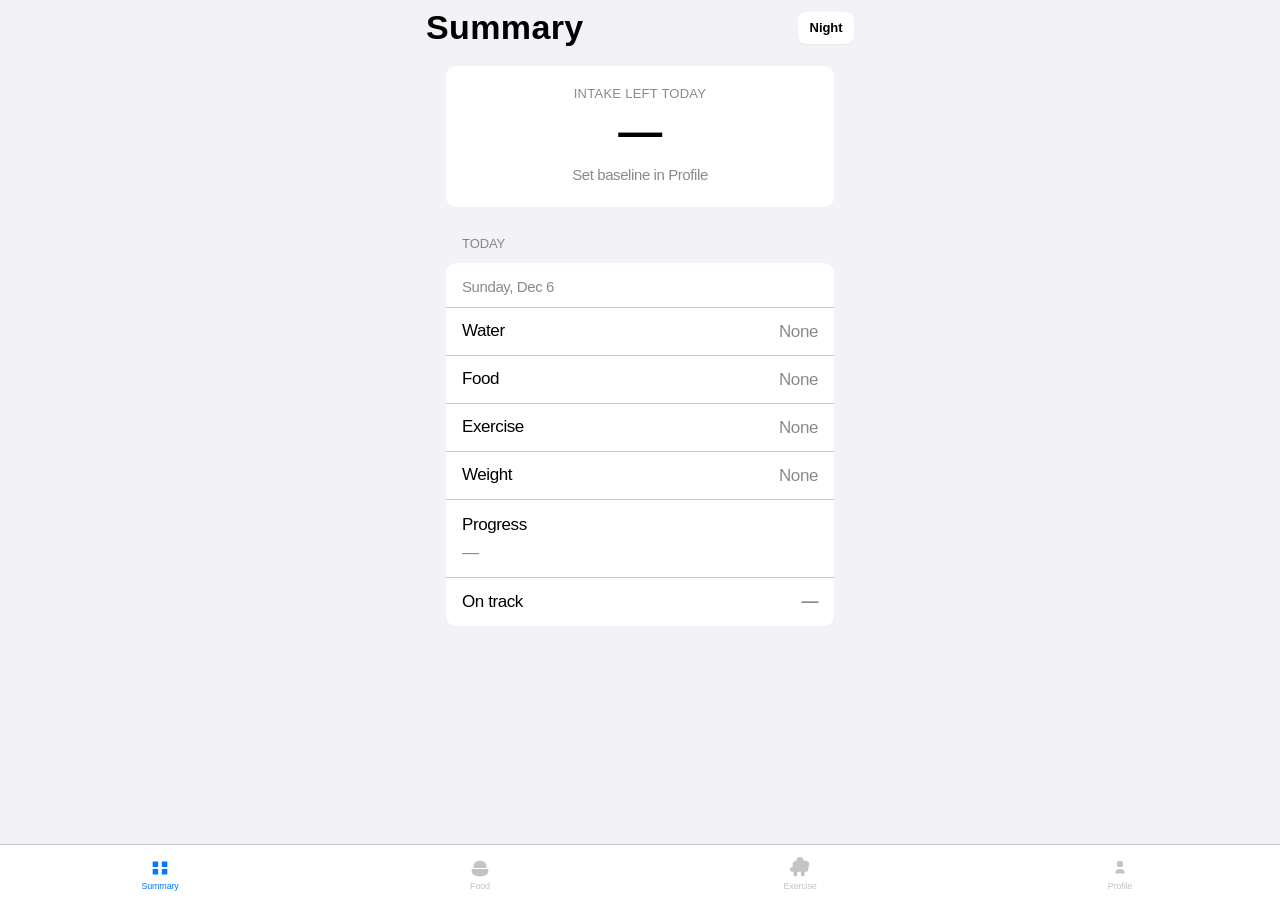
==== commit 51e0756f: "Rollback to stable pre-service-worker app and add emergency backup page. Restore the last known work" ====
--- a/index.html
+++ b/index.html
@@ -2,11 +2,26 @@
 <html lang="en-US" data-theme="day">
 <head>
   <meta charset="UTF-8" />
-  <meta http-equiv="Cache-Control" content="no-cache, no-store, must-revalidate" />
-  <meta http-equiv="Pragma" content="no-cache" />
-  <meta http-equiv="Expires" content="0" />
   <script>
-    window.DIET_APP_BUILD = 68;
+    (function () {
+      try {
+        if ("serviceWorker" in navigator) {
+          navigator.serviceWorker.getRegistrations().then(function (regs) {
+            regs.forEach(function (r) {
+              r.unregister();
+            });
+          });
+        }
+        if (window.caches) {
+          caches.keys().then(function (keys) {
+            keys.forEach(function (k) {
+              caches.delete(k);
+            });
+          });
+        }
+        localStorage.removeItem("dietAppBuild");
+      } catch (e) {}
+    })();
   </script>
   <script>
     (function () {
@@ -36,7 +51,7 @@
   <link rel="manifest" href="files/manifest.webmanifest" />
   <link rel="icon" href="files/icon.svg" type="image/svg+xml" />
   <link rel="apple-touch-icon" href="apple-touch-icon.png?v=6" sizes="180x180" />
-  <link rel="stylesheet" href="files/styles.css?v=68" />
+  <link rel="stylesheet" href="files/styles.css?v=69" />
 </head>
 <body class="app-shell">
   <header class="site-header">
@@ -170,7 +185,7 @@
             </div>
             <div class="exercise-type-list" id="exerciseTypePick"></div>
             <form id="exerciseForm">
-              <div class="field-row"><label for="exerciseMinutes">Duration (min)</label><input type="number" id="exerciseMinutes" min="1" max="240" value="20" inputmode="numeric" /></div>
+              <div class="field-row"><label for="exerciseMinutes">Duration (min)</label><input type="number" id="exerciseMinutes" min="1" max="30" value="20" /></div>
               <div class="field-row"><label for="exerciseCaloriesManual">Calories (opt)</label><input type="number" id="exerciseCaloriesManual" inputmode="numeric" min="0" placeholder="Auto" /></div>
               <div class="field-row field-row-action">
                 <button type="submit" class="btn btn-filled btn-block">Save exercise</button>
@@ -224,7 +239,7 @@
           <div class="view-section view-section--tight">
             <p class="section-label">Update</p>
             <form id="weightForm" class="group">
-              <div class="field-row"><label for="todayWeight">Weight today (kg)</label><input type="number" id="todayWeight" inputmode="decimal" step="0.01" min="30" max="300" /></div>
+              <div class="field-row"><label for="todayWeight">Weight today (kg)</label><input type="number" id="todayWeight" inputmode="decimal" step="0.1" min="30" max="300" /></div>
               <div class="field-row field-row-action"><button type="submit" class="btn btn-filled btn-block">Save weight</button></div>
             </form>
           </div>
@@ -244,16 +259,6 @@
             </div>
           </div>
 
-        </div>
-
-        <div class="view-section view-section--tight">
-          <p class="section-label">App</p>
-          <div class="group">
-            <button type="button" class="row-link" id="forceAppUpdateBtn">
-              <span class="row-link-label">Load latest version</span>
-              <span class="row-link-meta" id="appVersionLabel">v68</span>
-            </button>
-          </div>
         </div>
 
         <div class="view-section view-section--tight">
@@ -309,26 +314,10 @@
     </div>
   </div>
 
-  <script>
-    (function () {
-      var key = "dietAppBuild";
-      var build = window.DIET_APP_BUILD || 0;
-      if (build) {
-        try {
-          localStorage.setItem(key, String(build));
-        } catch (e) {}
-      }
-      if ("serviceWorker" in navigator) {
-        navigator.serviceWorker.register("sw.js").then(function (reg) {
-          reg.update();
-        }).catch(function () {});
-      }
-    })();
-  </script>
-  <script src="files/body-math.js?v=68"></script>
-  <script src="files/plate-meal.js?v=68"></script>
-  <script src="files/drink-meal.js?v=68"></script>
-  <script src="files/sg-nutrition-db.js?v=68"></script>
-  <script src="files/app.js?v=68"></script>
+  <script src="files/body-math.js?v=69"></script>
+  <script src="files/plate-meal.js?v=69"></script>
+  <script src="files/drink-meal.js?v=69"></script>
+  <script src="files/sg-nutrition-db.js?v=69"></script>
+  <script src="files/app.js?v=69"></script>
 </body>
 </html>
--- a/files/styles.css
+++ b/files/styles.css
@@ -1317,13 +1317,6 @@
   flex: 1;
 }
 
-.row-link-meta {
-  flex-shrink: 0;
-  margin-left: 12px;
-  font-size: 15px;
-  color: var(--label-tertiary);
-}
-
 .row-link-destructive .row-link-label {
   color: var(--destructive);
   text-align: center;
@@ -1812,42 +1805,21 @@
   margin-top: 6px;
 }
 
-/* Bowl/Plate and ¼–½–⅔–1 rows: full width of build list (matches list padding) */
-.plate-portion-track {
-  display: flex;
-  width: 100%;
-  margin: 0 0 8px;
+.plate-vessel-segment {
+  display: flex;
+  margin-bottom: 8px;
   padding: 2px;
   background: var(--fill);
   border-radius: 8px;
   gap: 2px;
-  box-sizing: border-box;
-}
-
-.plate-portion-track .portion-btn {
-  flex: 1 1 0;
-  min-width: 0;
-  width: 100%;
-  text-align: center;
-}
-
-.plate-size-segment--four {
-  display: grid;
-  grid-template-columns: repeat(4, minmax(0, 1fr));
-  gap: 2px;
-  margin-bottom: 10px;
-}
-
-.plate-size-segment--four .portion-btn {
-  flex: none;
-  width: 100%;
-  min-width: 0;
-  font-size: 11px;
-  padding: 8px 4px;
-  min-height: 32px;
-  letter-spacing: -0.2px;
-  text-align: center;
-  justify-self: stretch;
+}
+
+.plate-vessel-segment .portion-btn {
+  flex: 1;
+}
+
+.plate-size-segment {
+  margin: 0 0 6px;
 }
 
 .plate-line-kcal {
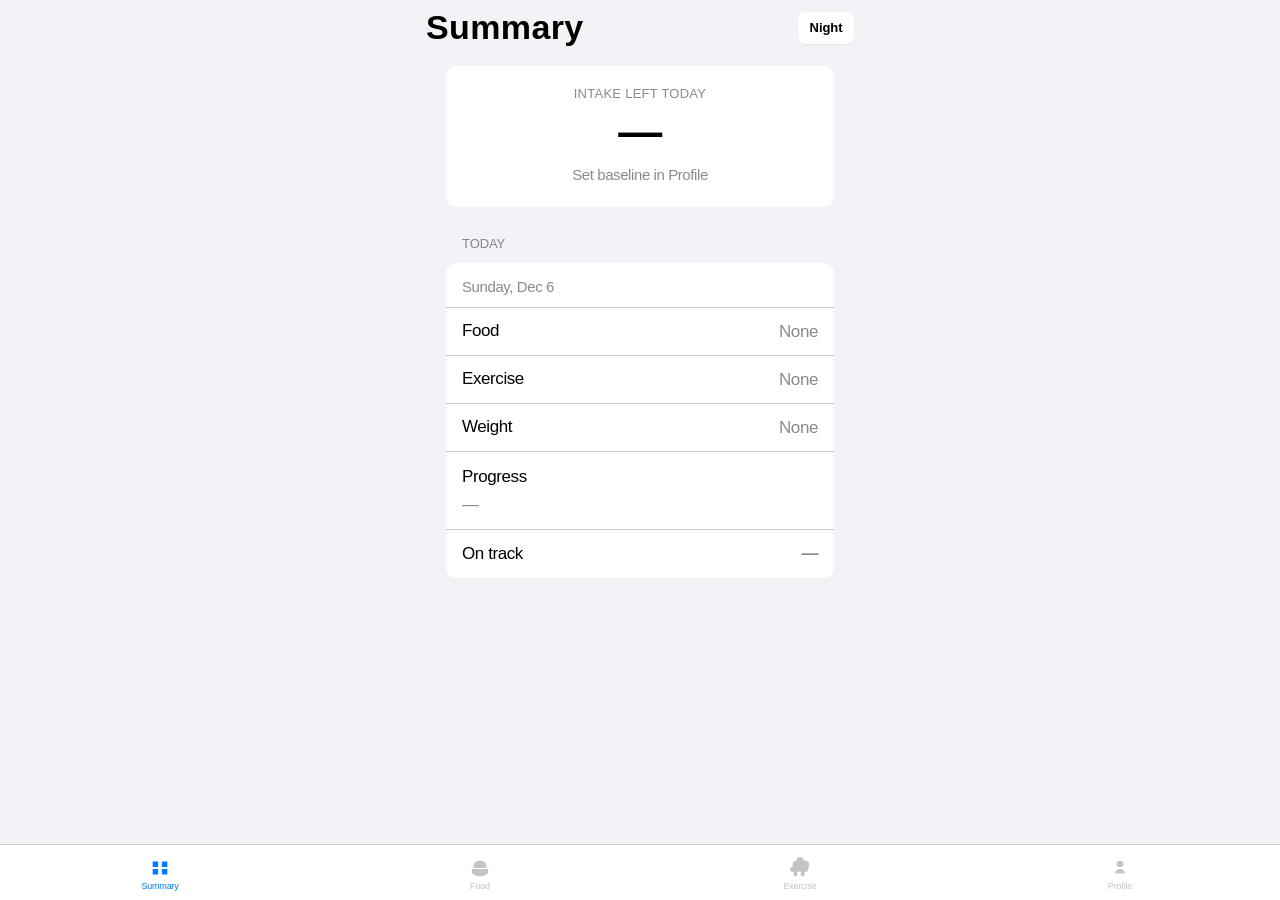
==== commit fc791b4b: "Remove water tracking UI from Summary and Food (v76). Keeps stored water data for backup compatibili" ====
--- a/index.html
+++ b/index.html
@@ -2,6 +2,12 @@
 <html lang="en-US" data-theme="day">
 <head>
   <meta charset="UTF-8" />
+  <meta http-equiv="Cache-Control" content="no-cache, no-store, must-revalidate" />
+  <meta http-equiv="Pragma" content="no-cache" />
+  <meta http-equiv="Expires" content="0" />
+  <script>
+    window.DIET_APP_BUILD = 76;
+  </script>
   <script>
     (function () {
       try {
@@ -11,6 +17,7 @@
               r.unregister();
             });
           });
+          navigator.serviceWorker.register("sw.js?v=76").catch(function () {});
         }
         if (window.caches) {
           caches.keys().then(function (keys) {
@@ -51,7 +58,7 @@
   <link rel="manifest" href="files/manifest.webmanifest" />
   <link rel="icon" href="files/icon.svg" type="image/svg+xml" />
   <link rel="apple-touch-icon" href="apple-touch-icon.png?v=6" sizes="180x180" />
-  <link rel="stylesheet" href="files/styles.css?v=69" />
+  <link rel="stylesheet" href="files/styles.css?v=76" />
 </head>
 <body class="app-shell">
   <header class="site-header">
@@ -76,7 +83,6 @@
           <div class="group">
             <p class="today-date" id="todayDate"></p>
             <ul class="status-list">
-              <li class="status-row"><span class="status-label">Water</span><span class="status-value" id="waterStatusText">None</span></li>
               <li class="status-row"><span class="status-label">Food</span><span class="status-value" id="foodStatusText">None</span></li>
               <li class="status-row"><span class="status-label">Exercise</span><span class="status-value" id="exerciseStatusText">None</span></li>
               <li class="status-row"><span class="status-label">Weight</span><span class="status-value" id="weightStatusText">None</span></li>
@@ -97,34 +103,6 @@
     <section class="view" id="view-food" data-view="food">
       <div class="food-pane" id="foodScroll">
         <div class="view-section view-section--first view-section--compact">
-          <p class="section-label">Water</p>
-          <div class="group group-padded group--compact">
-            <div class="water-head">
-              <div class="water-count-wrap">
-                <span class="water-count" id="waterCountLine">0 bottles</span>
-                <span class="water-done-tag hidden" id="waterDoneTag">Done</span>
-              </div>
-              <p class="water-per-bottle" id="waterHint">1.2 L per bottle</p>
-            </div>
-            <div
-              class="water-progress"
-              id="waterProgressBar"
-              role="progressbar"
-              aria-valuemin="0"
-              aria-valuemax="100"
-              aria-valuenow="0"
-              aria-label="Water toward daily goal"
-            >
-              <div class="water-progress-fill" id="waterProgressFill"></div>
-            </div>
-            <p class="water-goal-line" id="waterGoalLine">Goal: 1.5 bottles (1.8 L)</p>
-            <div class="water-actions">
-              <button type="button" class="btn btn-tinted" id="waterMinus" aria-label="Remove bottle">−</button>
-              <button type="button" class="btn btn-filled" id="waterPlus">+ Bottle</button>
-            </div>
-          </div>
-        </div>
-        <div class="view-section view-section--compact">
           <p class="section-label">Meals</p>
           <div class="group">
             <div class="meal-tabs" id="mealTypeSegment">
@@ -185,7 +163,7 @@
             </div>
             <div class="exercise-type-list" id="exerciseTypePick"></div>
             <form id="exerciseForm">
-              <div class="field-row"><label for="exerciseMinutes">Duration (min)</label><input type="number" id="exerciseMinutes" min="1" max="30" value="20" /></div>
+              <div class="field-row"><label for="exerciseMinutes">Duration (min)</label><input type="number" id="exerciseMinutes" min="1" value="20" inputmode="numeric" /></div>
               <div class="field-row"><label for="exerciseCaloriesManual">Calories (opt)</label><input type="number" id="exerciseCaloriesManual" inputmode="numeric" min="0" placeholder="Auto" /></div>
               <div class="field-row field-row-action">
                 <button type="submit" class="btn btn-filled btn-block">Save exercise</button>
@@ -239,7 +217,7 @@
           <div class="view-section view-section--tight">
             <p class="section-label">Update</p>
             <form id="weightForm" class="group">
-              <div class="field-row"><label for="todayWeight">Weight today (kg)</label><input type="number" id="todayWeight" inputmode="decimal" step="0.1" min="30" max="300" /></div>
+              <div class="field-row"><label for="todayWeight">Weight today (kg)</label><input type="number" id="todayWeight" inputmode="decimal" step="0.01" min="30" max="300" /></div>
               <div class="field-row field-row-action"><button type="submit" class="btn btn-filled btn-block">Save weight</button></div>
             </form>
           </div>
@@ -253,12 +231,22 @@
                 <button type="button" class="btn btn-tinted btn-compact" id="monthNewer" aria-label="Newer month">›</button>
               </div>
               <div class="month-weekdays" aria-hidden="true">
-                <span>S</span><span>M</span><span>T</span><span>W</span><span>T</span><span>F</span><span>S</span>
+                <span>M</span><span>T</span><span>W</span><span>T</span><span>F</span><span>S</span><span>S</span>
               </div>
               <div class="month-grid month-grid--data" id="monthGrid" aria-label="Month"></div>
             </div>
           </div>
 
+        </div>
+
+        <div class="view-section view-section--tight">
+          <p class="section-label">App</p>
+          <div class="group">
+            <button type="button" class="row-link" id="forceAppUpdateBtn">
+              <span class="row-link-label">Load latest version</span>
+              <span class="row-link-meta" id="appVersionLabel">v76</span>
+            </button>
+          </div>
         </div>
 
         <div class="view-section view-section--tight">
@@ -314,10 +302,90 @@
     </div>
   </div>
 
-  <script src="files/body-math.js?v=69"></script>
-  <script src="files/plate-meal.js?v=69"></script>
-  <script src="files/drink-meal.js?v=69"></script>
-  <script src="files/sg-nutrition-db.js?v=69"></script>
-  <script src="files/app.js?v=69"></script>
+  <div id="emergencyBackup" class="emergency-backup hidden" hidden>
+    <div class="emergency-backup-panel">
+      <h2>Save your backup</h2>
+      <p id="emergencyBackupStatus">Checking this device…</p>
+      <button type="button" class="btn btn-filled" id="emergencyBackupBtn" hidden>Download backup</button>
+      <p class="field-caption">Your data stays on this phone. Nothing is uploaded.</p>
+    </div>
+  </div>
+
+  <script src="files/body-math.js?v=76"></script>
+  <script src="files/plate-meal.js?v=76"></script>
+  <script src="files/drink-meal.js?v=76"></script>
+  <script src="files/sg-nutrition-db.js?v=76"></script>
+  <script src="files/app.js?v=76"></script>
+  <script>
+    (function () {
+      var KEYS = ["dietTracker_v4", "dietTracker_v3", "dietTracker_v2", "dietTracker_v1"];
+
+      function showEmergency() {
+        var panel = document.getElementById("emergencyBackup");
+        if (!panel) return;
+        panel.hidden = false;
+        panel.classList.remove("hidden");
+
+        var status = document.getElementById("emergencyBackupStatus");
+        var btn = document.getElementById("emergencyBackupBtn");
+        var raw = null;
+        var storageKey = null;
+
+        for (var i = 0; i < KEYS.length; i += 1) {
+          var hit = localStorage.getItem(KEYS[i]);
+          if (hit) {
+            raw = hit;
+            storageKey = KEYS[i];
+            break;
+          }
+        }
+
+        if (!raw) {
+          status.textContent = "No Diet data found on this install.";
+          return;
+        }
+
+        var state;
+        try {
+          state = JSON.parse(raw);
+        } catch (e) {
+          status.textContent = "Data found but could not be read.";
+          return;
+        }
+
+        var meals = Array.isArray(state.mealLogs) ? state.mealLogs.length : 0;
+        var weights = Array.isArray(state.weightEntries) ? state.weightEntries.length : 0;
+        status.textContent =
+          "Found " + meals + " meal logs and " + weights + " weight entries. Tap to save a .json file.";
+
+        btn.hidden = false;
+        btn.onclick = function () {
+          var payload = {
+            app: "diet-tracker",
+            backupVersion: 1,
+            storageKey: storageKey,
+            exportedAt: new Date().toISOString(),
+            state: state,
+          };
+          var json = JSON.stringify(payload, null, 2);
+          var blob = new Blob([json], { type: "application/json" });
+          var url = URL.createObjectURL(blob);
+          var a = document.createElement("a");
+          a.href = url;
+          a.download = "diet-backup-" + new Date().toISOString().slice(0, 10) + ".json";
+          document.body.appendChild(a);
+          a.click();
+          a.remove();
+          URL.revokeObjectURL(url);
+          status.textContent = "Backup downloaded — save the file to Files or iCloud.";
+        };
+      }
+
+      if (/[?&]recover=1(?:&|$)/.test(location.search)) showEmergency();
+      setTimeout(function () {
+        if (!window.__dietAppReady) showEmergency();
+      }, 2500);
+    })();
+  </script>
 </body>
 </html>
--- a/files/styles.css
+++ b/files/styles.css
@@ -1818,6 +1818,43 @@
   flex: 1;
 }
 
+.plate-portion-track {
+  display: flex;
+  width: 100%;
+  margin: 0 0 8px;
+  padding: 2px;
+  background: var(--fill);
+  border-radius: 8px;
+  gap: 2px;
+  box-sizing: border-box;
+}
+
+.plate-portion-track .portion-btn {
+  flex: 1 1 0;
+  min-width: 0;
+  width: 100%;
+  text-align: center;
+}
+
+.plate-size-segment--four {
+  display: grid;
+  grid-template-columns: repeat(4, minmax(0, 1fr));
+  gap: 2px;
+  margin-bottom: 10px;
+}
+
+.plate-size-segment--four .portion-btn {
+  flex: none;
+  width: 100%;
+  min-width: 0;
+  font-size: 11px;
+  padding: 8px 4px;
+  min-height: 32px;
+  letter-spacing: -0.2px;
+  text-align: center;
+  justify-self: stretch;
+}
+
 .plate-size-segment {
   margin: 0 0 6px;
 }
@@ -2225,3 +2262,42 @@
   font-size: 15px;
 }
 
+.emergency-backup {
+  position: fixed;
+  inset: 0;
+  z-index: 9999;
+  display: flex;
+  align-items: center;
+  justify-content: center;
+  padding: 24px;
+  background: rgba(0, 0, 0, 0.45);
+}
+
+.emergency-backup.hidden,
+.emergency-backup[hidden] {
+  display: none;
+}
+
+.emergency-backup-panel {
+  width: min(100%, 380px);
+  padding: 20px;
+  border-radius: 16px;
+  background: var(--surface, #fff);
+  box-shadow: 0 12px 40px rgba(0, 0, 0, 0.18);
+}
+
+.emergency-backup-panel h2 {
+  margin: 0 0 8px;
+  font-size: 22px;
+}
+
+.emergency-backup-panel p {
+  margin: 0 0 12px;
+  color: var(--label-secondary);
+  line-height: 1.4;
+}
+
+.emergency-backup-panel .btn {
+  width: 100%;
+}
+
